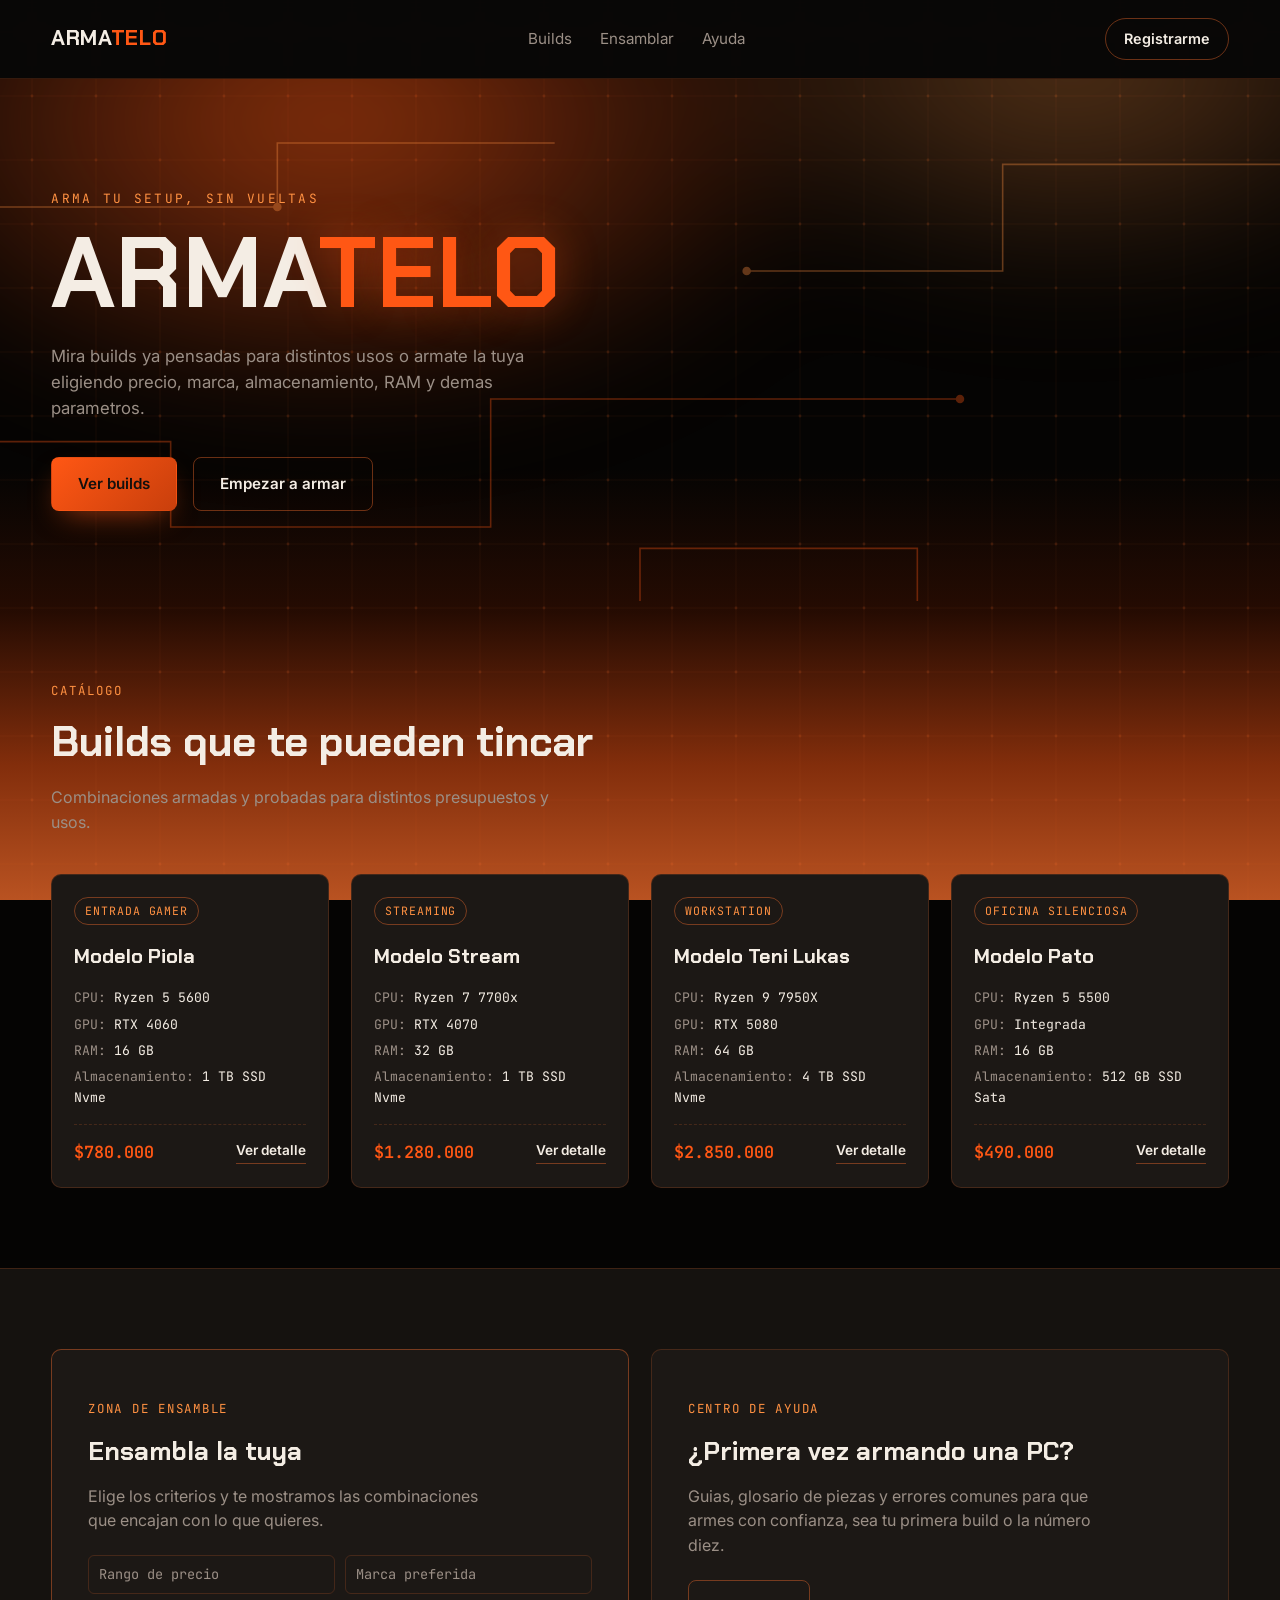
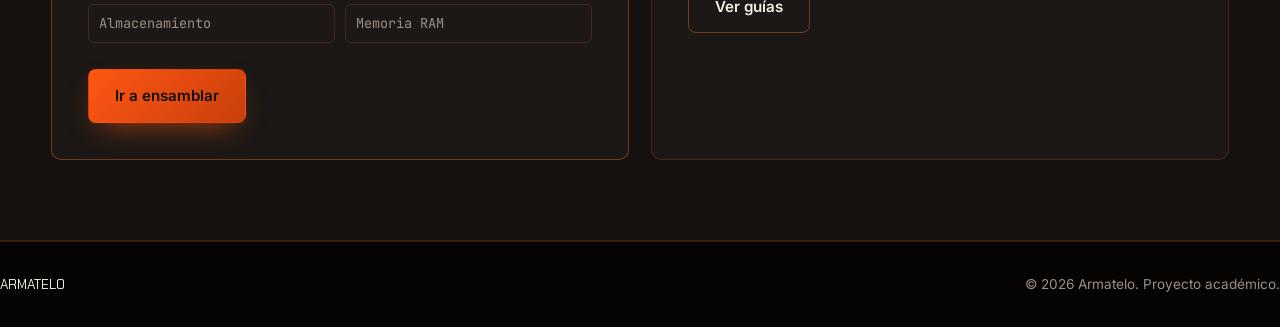
==== index.html @ aed34aa5 "Initial commit" ====
<!DOCTYPE html>
<html lang="es">
<head>
  <meta charset="UTF-8" />
  <meta name="viewport" content="width=device-width, initial-scale=1.0" />
  <title>Armatelo — Arma tu PC a tu manera</title>
  <meta name="description" content="Compará builds de PC ya armadas o ensamblá la tuya eligiendo precio, marca, almacenamiento y RAM." />
  <link rel="preconnect" href="https://fonts.googleapis.com" />
  <link rel="preconnect" href="https://fonts.gstatic.com" crossorigin />
  <link href="https://fonts.googleapis.com/css2?family=Chakra+Petch:wght@500;600;700&family=Inter:wght@400;500;600&family=JetBrains+Mono:wght@400;600&display=swap" rel="stylesheet" />
  <link rel="stylesheet" href="style.css" />
</head>
<body>

  <header class="nav">
    <div class="container nav__row">
      <a href="index.html" class="nav__brand">ARMA<span>TELO</span></a>
      <ul class="nav__links">
        <li><a href="#builds">Builds</a></li>
        <li><a href="ensamble.html">Ensamblar</a></li>
        <li><a href="ayuda.html">Ayuda</a></li>
      </ul>
      <a href="registro.html" class="nav__cta">Registrarme</a>
      <button class="nav__toggle" aria-label="Abrir menú" aria-expanded="false">☰</button>
    </div>
  </header>

  <main>
    <!-- hero -->
    <section class="hero">
      <div class="hero__glow" aria-hidden="true"></div>
      <svg class="hero__traces" viewBox="0 0 1200 600" fill="none" aria-hidden="true" preserveAspectRatio="none">
        <path d="M0 120 H260 V60 H520" stroke="#ff9142" stroke-width="1.5" />
        <path d="M0 340 H160 V420 H460 V300 H900" stroke="#ff5714" stroke-width="1.5" />
        <path d="M1200 80 H940 V180 H700" stroke="#ff9142" stroke-width="1.5" />
        <path d="M1200 520 H860 V440 H600 V520 H300" stroke="#ff5714" stroke-width="1.5" />
        <circle cx="260" cy="120" r="4" fill="#ff9142" />
        <circle cx="900" cy="300" r="4" fill="#ff5714" />
        <circle cx="700" cy="180" r="4" fill="#ff9142" />
        <circle cx="300" cy="520" r="4" fill="#ff5714" />
      </svg>

      <div class="container">
        <p class="hero__eyebrow">Arma tu setup, sin vueltas</p>
        <h1 class="hero__title">ARMA<em>TELO</em></h1>
        <p class="hero__subtitle">
          Mira builds ya pensadas para distintos usos o armate la tuya
          eligiendo precio, marca, almacenamiento, RAM y demas parametros.
        </p>
        <div class="hero__actions">
          <a href="#builds" class="btn btn--primary">Ver builds</a>
          <a href="ensamble.html" class="btn btn--ghost">Empezar a armar</a>
        </div>
      </div>
    </section>

    <!-- pre armadas -->
    <section class="section" id="builds">
      <div class="container">
        <div class="section__head">
          <div>
            <p class="section__eyebrow">Catálogo</p>
            <h2 class="section__title">Builds que te pueden tincar</h2>
            <p class="section__desc">Combinaciones armadas y probadas para distintos presupuestos y usos.</p>
          </div>
        </div>

        <div class="builds">
          <article class="build-card">
            <span class="build-card__tag">Entrada gamer</span>
            <h3 class="build-card__name">Modelo Piola</h3>
            <ul class="build-card__specs">
              <li>CPU: <span>Ryzen 5 5600</span></li>
              <li>GPU: <span>RTX 4060</span></li>
              <li>RAM: <span>16 GB</span></li>
              <li>Almacenamiento: <span>1 TB SSD Nvme</span></li>
            </ul>
            <div class="build-card__footer">
              <span class="build-card__price">$780.000</span>
              <a href="#" class="build-card__link">Ver detalle</a>
            </div>
          </article>

          <article class="build-card">
            <span class="build-card__tag">Streaming</span>
            <h3 class="build-card__name">Modelo Stream</h3>
            <ul class="build-card__specs">
              <li>CPU: <span>Ryzen 7 7700x</span></li>
              <li>GPU: <span>RTX 4070</span></li>
              <li>RAM: <span>32 GB</span></li>
              <li>Almacenamiento: <span>1 TB SSD Nvme</span></li>
            </ul>
            <div class="build-card__footer">
              <span class="build-card__price">$1.280.000</span>
              <a href="#" class="build-card__link">Ver detalle</a>
            </div>
          </article>

          <article class="build-card">
            <span class="build-card__tag">Workstation</span>
            <h3 class="build-card__name">Modelo Teni Lukas</h3>
            <ul class="build-card__specs">
              <li>CPU: <span>Ryzen 9 7950X</span></li>
              <li>GPU: <span>RTX 5080</span></li>
              <li>RAM: <span>64 GB</span></li>
              <li>Almacenamiento: <span>4 TB SSD Nvme</span></li>
            </ul>
            <div class="build-card__footer">
              <span class="build-card__price">$2.850.000</span>
              <a href="#" class="build-card__link">Ver detalle</a>
            </div>
          </article>

          <article class="build-card">
            <span class="build-card__tag">Oficina silenciosa</span>
            <h3 class="build-card__name">Modelo Pato</h3>
            <ul class="build-card__specs">
              <li>CPU: <span>Ryzen 5 5500</span></li>
              <li>GPU: <span>Integrada</span></li>
              <li>RAM: <span>16 GB</span></li>
              <li>Almacenamiento: <span>512 GB SSD Sata</span></li>
            </ul>
            <div class="build-card__footer">
              <span class="build-card__price">$490.000</span>
              <a href="#" class="build-card__link">Ver detalle</a>
            </div>
          </article>
        </div>
      </div>
    </section>

    <!-- secciones ensamble y ayuda -->
    <section class="section section--alt">
      <div class="container panels">
        <div class="panel panel--ensamble">
          <p class="panel__icon">Zona de ensamble</p>
          <h3 class="panel__title">Ensambla la tuya</h3>
          <p class="panel__desc">
            Elige los criterios y te mostramos las combinaciones que encajan
            con lo que quieres.
          </p>
          <ul class="panel__criteria">
            <li>Rango de precio</li>
            <li>Marca preferida</li>
            <li>Almacenamiento</li>
            <li>Memoria RAM</li>
          </ul>
          <a href="ensamble.html" class="btn btn--primary">Ir a ensamblar</a>
        </div>

        <div class="panel">
          <p class="panel__icon">Centro de ayuda</p>
          <h3 class="panel__title">¿Primera vez armando una PC?</h3>
          <p class="panel__desc">
            Guias, glosario de piezas y errores comunes para que armes con
            confianza, sea tu primera build o la número diez.
          </p>
          <a href="ayuda.html" class="btn btn--ghost">Ver guías</a>
        </div>
      </div>
    </section>
  </main>

  <footer class="footer">
    <div class="container footer__row" style="display:flex; align-items:center; justify-content:space-between; width:100%; flex-wrap:wrap; gap:12px;">
      <span class="footer__brand">ARMATELO</span>
      <span>&copy; <span data-year></span> Armatelo. Proyecto académico.</span>
    </div>
  </footer>

  <script src="main.js"></script>
</body>
</html>
---- style.css ----
:root {
  --bg-void: #0a0908;
  --bg-panel: #15120f;
  --bg-panel-2: #1c1815;
  --ember-core: #ff5714;
  --ember-glow: #ff9142;
  --ember-deep: #7a1f00;
  --text-primary: #f4ede4;
  --text-muted: #9b8f86;
  --border: rgba(255, 113, 45, 0.18);
  --border-strong: rgba(255, 113, 45, 0.4);

  --font-display: "Chakra Petch", sans-serif;
  --font-body: "Inter", sans-serif;
  --font-mono: "JetBrains Mono", monospace;

  --radius: 10px;
  --container: 1180px;
}

* { box-sizing: border-box; }

html { scroll-behavior: smooth; }

body {
  margin: 0;
  background-color: #050403;
  background-image:
    url("data:image/svg+xml,%3Csvg xmlns='http://www.w3.org/2000/svg' width='64' height='64' viewBox='0 0 64 64'%3E%3Cpath d='M32 0V64M0 32H64' stroke='rgba(255,113,45,0.05)' stroke-width='1'/%3E%3Ccircle cx='32' cy='32' r='1.4' fill='rgba(255,113,45,0.14)'/%3E%3C/svg%3E"),
    linear-gradient(
      to bottom,
      #050403 0%,
      #050403 52%,
      rgba(122, 31, 0, 0.28) 68%,
      rgba(255, 87, 20, 0.5) 85%,
      rgba(255, 113, 45, 0.72) 100%
    );
  background-size: 64px 64px, 100% 100%;
  background-position: 0 0, center bottom;
  background-repeat: repeat, no-repeat;
  background-attachment: fixed, fixed;
  color: var(--text-primary);
  font-family: var(--font-body);
  line-height: 1.55;
  -webkit-font-smoothing: antialiased;
}

img { max-width: 100%; display: block; }

a { color: inherit; text-decoration: none; }

.container {
  width: min(var(--container), 92%);
  margin-inline: auto;
}


a:focus-visible,
button:focus-visible,
input:focus-visible,
select:focus-visible {
  outline: 2px solid var(--ember-glow);
  outline-offset: 3px;
}

@media (prefers-reduced-motion: reduce) {
  * { animation: none !important; transition: none !important; }
  html { scroll-behavior: auto; }
}


.nav {
  position: sticky;
  top: 0;
  z-index: 50;
  background: rgba(10, 9, 8, 0.82);
  backdrop-filter: blur(10px);
  border-bottom: 1px solid var(--border);
}

.nav__row {
  display: flex;
  align-items: center;
  justify-content: space-between;
  padding: 18px 0;
}

.nav__brand {
  font-family: var(--font-display);
  font-weight: 700;
  font-size: 1.35rem;
  letter-spacing: 0.03em;
}

.nav__brand span { color: var(--ember-core); }

.nav__links {
  display: flex;
  gap: 28px;
  list-style: none;
  margin: 0;
  padding: 0;
  font-size: 0.95rem;
  color: var(--text-muted);
}

.nav__links a { transition: color 0.2s ease; }
.nav__links a:hover { color: var(--ember-glow); }

.nav__cta {
  border: 1px solid var(--border-strong);
  padding: 9px 18px;
  border-radius: 999px;
  font-size: 0.9rem;
  font-weight: 600;
  transition: background 0.2s ease, border-color 0.2s ease;
}
.nav__cta:hover { background: var(--bg-panel-2); border-color: var(--ember-core); }

.nav__toggle { display: none; }

@media (max-width: 760px) {
  .nav__links { display: none; }
  .nav__toggle {
    display: inline-flex;
    background: none;
    border: 1px solid var(--border-strong);
    color: var(--text-primary);
    border-radius: 8px;
    padding: 8px 10px;
  }
}


.hero {
  position: relative;
  overflow: hidden;
  padding: 110px 0 90px;
  isolation: isolate;
}

.hero__glow {
  position: absolute;
  inset: -20% -10% auto -10%;
  height: 720px;
  z-index: -2;
  background:
    radial-gradient(48% 60% at 30% 20%, rgba(255, 87, 20, 0.55), transparent 70%),
    radial-gradient(38% 50% at 78% 10%, rgba(255, 145, 66, 0.35), transparent 70%);
  filter: blur(60px);
}

.hero__traces {
  position: absolute;
  inset: 0;
  z-index: -1;
  opacity: 0.35;
  pointer-events: none;
}

.hero__eyebrow {
  font-family: var(--font-mono);
  color: var(--ember-glow);
  font-size: 0.8rem;
  letter-spacing: 0.18em;
  text-transform: uppercase;
  margin: 0 0 18px;
}

.hero__title {
  font-family: var(--font-display);
  font-weight: 700;
  font-size: clamp(3rem, 9vw, 6.2rem);
  line-height: 0.95;
  margin: 0 0 22px;
  letter-spacing: 0.01em;
}

.hero__title em {
  font-style: normal;
  color: var(--ember-core);
  text-shadow: 0 0 40px rgba(255, 87, 20, 0.45);
}

.hero__subtitle {
  max-width: 46ch;
  color: var(--text-muted);
  font-size: 1.05rem;
  margin: 0 0 36px;
}

.hero__actions { display: flex; gap: 16px; flex-wrap: wrap; }

.btn {
  display: inline-flex;
  align-items: center;
  gap: 8px;
  padding: 14px 26px;
  border-radius: 8px;
  font-weight: 600;
  font-size: 0.95rem;
  border: 1px solid transparent;
  cursor: pointer;
  transition: transform 0.15s ease, background 0.2s ease, border-color 0.2s ease;
}
.btn:hover { transform: translateY(-1px); }

.btn--primary {
  background: linear-gradient(135deg, var(--ember-core), #c93f0c);
  color: #14100d;
  box-shadow: 0 12px 30px -12px rgba(255, 87, 20, 0.65);
}
.btn--primary:hover { background: linear-gradient(135deg, #ff6a2b, var(--ember-core)); }

.btn--ghost {
  background: transparent;
  border-color: var(--border-strong);
  color: var(--text-primary);
}
.btn--ghost:hover { border-color: var(--ember-core); background: var(--bg-panel); }


.section { padding: 80px 0; }
.section--alt { background: var(--bg-panel); border-top: 1px solid var(--border); border-bottom: 1px solid var(--border); }

.section__head {
  display: flex;
  align-items: flex-end;
  justify-content: space-between;
  gap: 20px;
  margin-bottom: 40px;
  flex-wrap: wrap;
}

.section__eyebrow {
  font-family: var(--font-mono);
  color: var(--ember-glow);
  font-size: 0.78rem;
  letter-spacing: 0.16em;
  text-transform: uppercase;
  margin: 0 0 10px;
}

.section__title {
  font-family: var(--font-display);
  font-size: clamp(1.8rem, 3.4vw, 2.6rem);
  margin: 0;
}

.section__desc { color: var(--text-muted); max-width: 52ch; margin: 10px 0 0; }


.builds {
  display: grid;
  grid-template-columns: repeat(auto-fit, minmax(250px, 1fr));
  gap: 22px;
}

.build-card {
  background: var(--bg-panel-2);
  border: 1px solid var(--border);
  border-radius: var(--radius);
  padding: 22px;
  display: flex;
  flex-direction: column;
  gap: 16px;
  transition: border-color 0.2s ease, transform 0.2s ease;
}
.build-card:hover { border-color: var(--border-strong); transform: translateY(-3px); }

.build-card__tag {
  align-self: flex-start;
  font-family: var(--font-mono);
  font-size: 0.72rem;
  letter-spacing: 0.08em;
  text-transform: uppercase;
  color: var(--ember-glow);
  border: 1px solid var(--border-strong);
  border-radius: 999px;
  padding: 4px 10px;
}

.build-card__name {
  font-family: var(--font-display);
  font-size: 1.25rem;
  margin: 0;
}

.build-card__specs {
  list-style: none;
  margin: 0;
  padding: 0;
  font-family: var(--font-mono);
  font-size: 0.82rem;
  color: var(--text-muted);
  display: grid;
  gap: 6px;
}

.build-card__specs li span { color: var(--text-primary); }

.build-card__footer {
  display: flex;
  align-items: center;
  justify-content: space-between;
  margin-top: auto;
  padding-top: 14px;
  border-top: 1px dashed var(--border);
}

.build-card__price {
  font-family: var(--font-mono);
  font-weight: 600;
  color: var(--ember-core);
  font-size: 1.05rem;
}

.build-card__link {
  font-size: 0.85rem;
  font-weight: 600;
  color: var(--text-primary);
  border-bottom: 1px solid var(--border-strong);
  padding-bottom: 2px;
}
.build-card__link:hover { color: var(--ember-glow); border-color: var(--ember-glow); }


.panels {
  display: grid;
  grid-template-columns: 1fr 1fr;
  gap: 22px;
}

@media (max-width: 760px) {
  .panels { grid-template-columns: 1fr; }
}

.panel {
  position: relative;
  overflow: hidden;
  border-radius: var(--radius);
  border: 1px solid var(--border);
  padding: 36px;
  background: var(--bg-panel-2);
}

.panel--ensamble { border-color: var(--border-strong); }

.panel__icon {
  font-family: var(--font-mono);
  color: var(--ember-glow);
  font-size: 0.78rem;
  letter-spacing: 0.14em;
  text-transform: uppercase;
}

.panel__title {
  font-family: var(--font-display);
  font-size: 1.6rem;
  margin: 14px 0 12px;
}

.panel__desc { color: var(--text-muted); margin: 0 0 22px; max-width: 42ch; }

.panel__criteria {
  list-style: none;
  margin: 0 0 26px;
  padding: 0;
  display: grid;
  grid-template-columns: repeat(2, 1fr);
  gap: 10px;
  font-size: 0.85rem;
  font-family: var(--font-mono);
  color: var(--text-muted);
}

.panel__criteria li {
  border: 1px solid var(--border);
  border-radius: 6px;
  padding: 8px 10px;
}


.footer {
  border-top: 1px solid var(--border);
  padding: 32px 0;
  color: var(--text-muted);
  font-size: 0.85rem;
  display: flex;
  align-items: center;
  justify-content: space-between;
  flex-wrap: wrap;
  gap: 12px;
}

.footer__brand { font-family: var(--font-display); color: var(--text-primary); }


.auth {
  max-width: 440px;
  margin: 0 auto;
  padding: 110px 0 90px;
}

.auth__card {
  background: var(--bg-panel-2);
  border: 1px solid var(--border);
  border-radius: var(--radius);
  padding: 36px;
}

.field { margin-bottom: 18px; }

.field label {
  display: block;
  font-size: 0.85rem;
  font-family: var(--font-mono);
  color: var(--text-muted);
  margin-bottom: 8px;
}

.field input {
  width: 100%;
  background: var(--bg-void);
  border: 1px solid var(--border);
  border-radius: 6px;
  padding: 12px 14px;
  color: var(--text-primary);
  font-family: var(--font-body);
  font-size: 0.95rem;
}

.field input:focus { border-color: var(--ember-core); outline: none; }

.field__error {
  display: block;
  min-height: 18px;
  color: #ff8a65;
  font-size: 0.78rem;
  margin-top: 6px;
}

.field.is-invalid input { border-color: #ff5252; }

.auth__submit { width: 100%; justify-content: center; }

.auth__foot {
  text-align: center;
  margin-top: 18px;
  color: var(--text-muted);
  font-size: 0.88rem;
}


.stub {
  padding: 130px 0 100px;
  text-align: center;
}

.stub__title { font-family: var(--font-display); font-size: clamp(2rem, 5vw, 3rem); margin: 0 0 14px; }
.stub__desc { color: var(--text-muted); max-width: 50ch; margin: 0 auto 30px; }
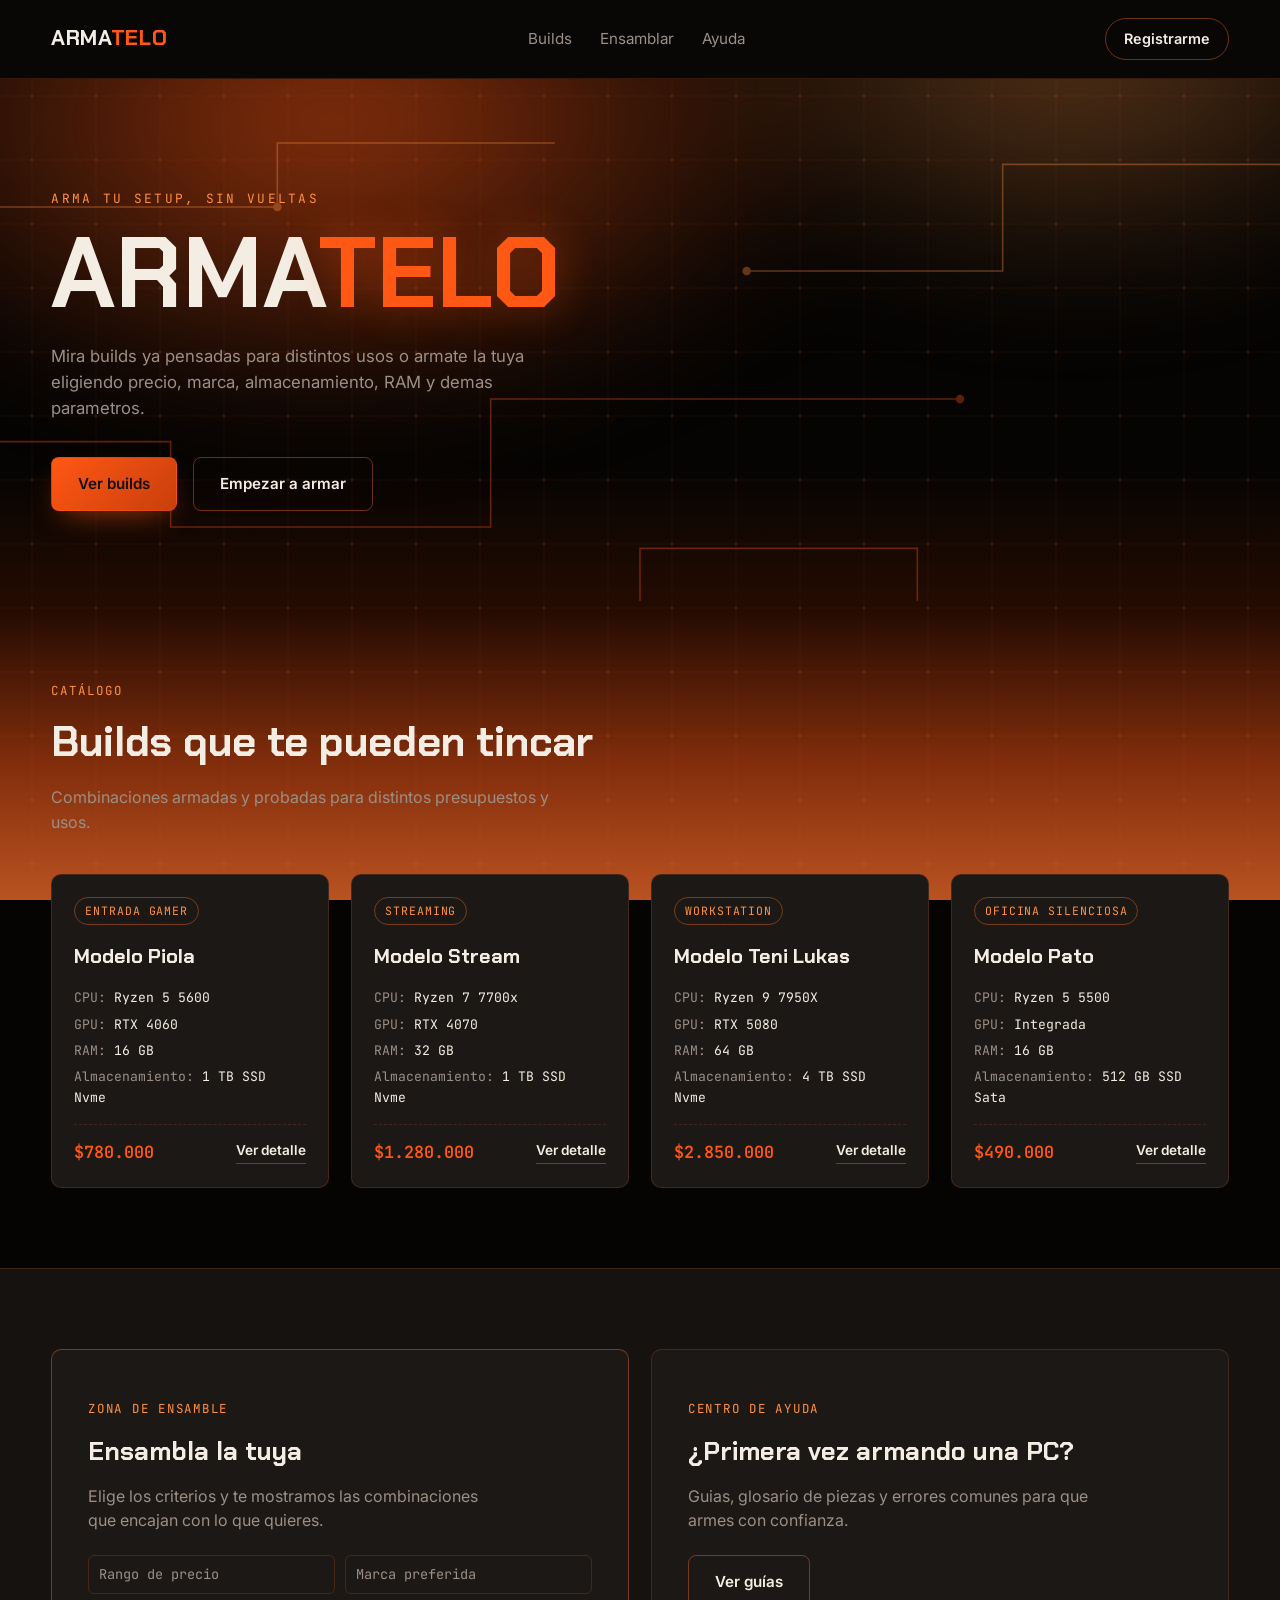
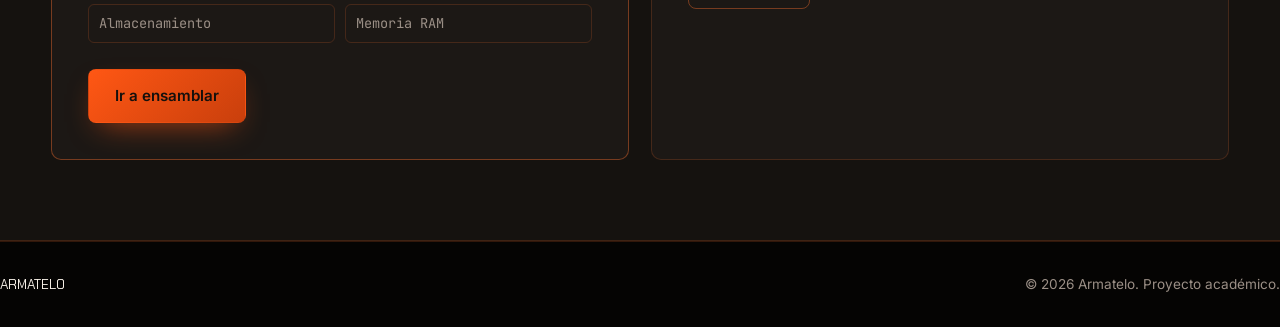
==== commit e4578a36: "Code Subido miau" ====
--- a/index.html
+++ b/index.html
@@ -153,7 +153,7 @@
           <h3 class="panel__title">¿Primera vez armando una PC?</h3>
           <p class="panel__desc">
             Guias, glosario de piezas y errores comunes para que armes con
-            confianza, sea tu primera build o la número diez.
+            confianza.
           </p>
           <a href="ayuda.html" class="btn btn--ghost">Ver guías</a>
         </div>
